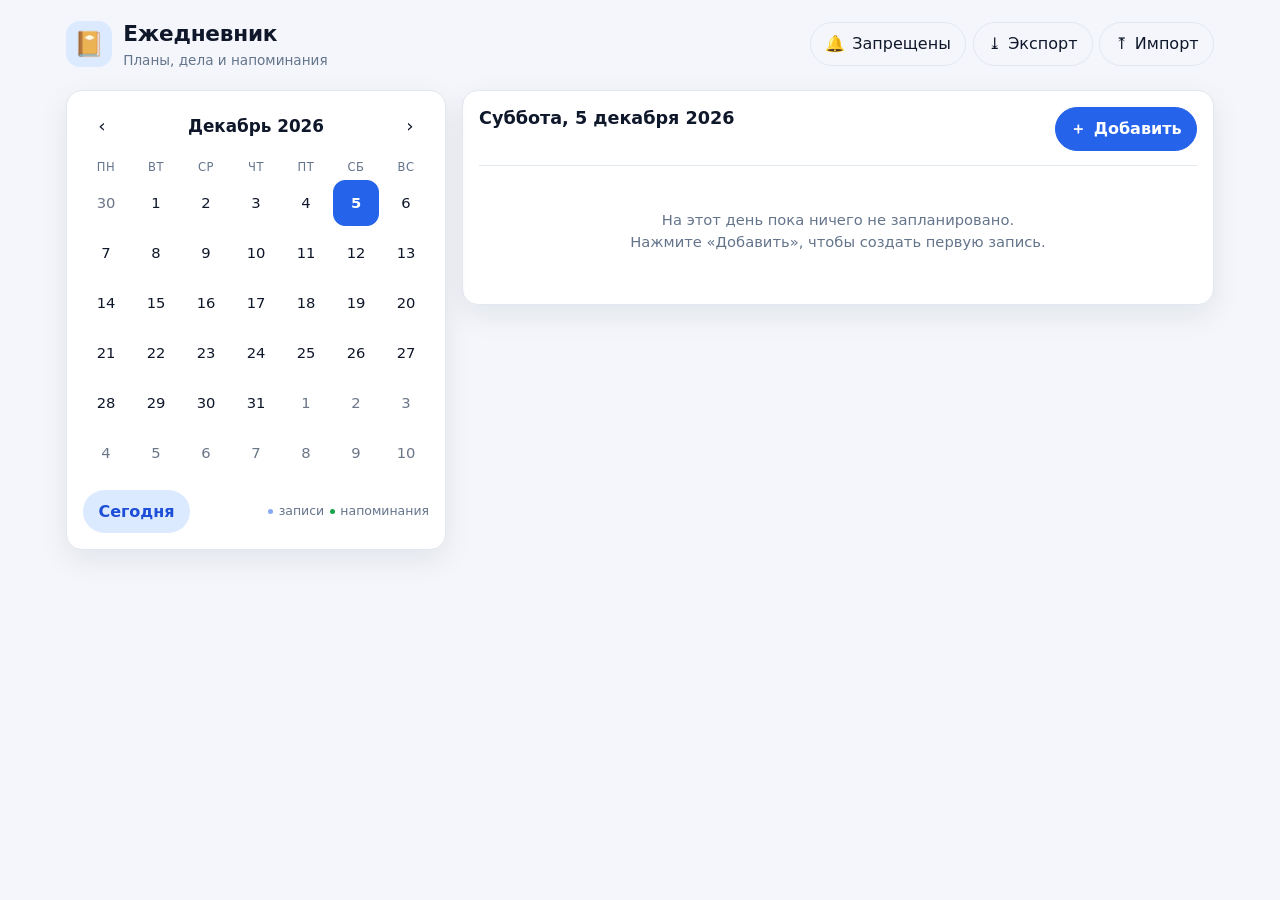
==== planner/index.html @ e603f836 "Add planner app, icons and docs" ====
<!doctype html>
<html lang="ru">
<head>
  <meta charset="utf-8" />
  <meta name="viewport" content="width=device-width, initial-scale=1, viewport-fit=cover" />
  <meta name="description" content="Ежедневник с календарём и напоминаниями" />
  <meta name="theme-color" content="#2563eb" />
  <title>Ежедневник</title>
  <link rel="manifest" href="manifest.webmanifest" />
  <link rel="icon" href="icons/icon.svg" type="image/svg+xml" />
  <link rel="apple-touch-icon" href="icons/icon-192.png" />
  <link rel="stylesheet" href="styles.css" />
</head>
<body>
  <header class="app-header">
    <div class="app-header__brand">
      <span class="app-header__logo" aria-hidden="true">📔</span>
      <div>
        <h1 class="app-header__title">Ежедневник</h1>
        <p class="app-header__subtitle" id="headerSubtitle">Планы, дела и напоминания</p>
      </div>
    </div>

    <div class="app-header__actions">
      <button type="button" class="btn btn--ghost" id="notifyBtn" title="Разрешить уведомления или отправить тестовое">
        <span aria-hidden="true">🔔</span>
        <span class="btn__label" id="notifyBtnLabel">Уведомления</span>
      </button>
      <button type="button" class="btn btn--ghost" id="installBtn" title="Установить приложение" hidden>
        <span aria-hidden="true">📲</span>
        <span class="btn__label">Установить</span>
      </button>
      <button type="button" class="btn btn--ghost" id="exportBtn" title="Скачать резервную копию">
        <span aria-hidden="true">⤓</span>
        <span class="btn__label">Экспорт</span>
      </button>
      <button type="button" class="btn btn--ghost" id="importBtn" title="Загрузить резервную копию">
        <span aria-hidden="true">⤒</span>
        <span class="btn__label">Импорт</span>
      </button>
      <input type="file" id="importInput" accept="application/json,.json" hidden />
    </div>
  </header>

  <main class="app-main">
    <!-- Календарь -->
    <section class="panel calendar-panel" aria-label="Календарь">
      <div class="calendar__head">
        <button type="button" class="icon-btn" id="prevMonth" aria-label="Предыдущий месяц">‹</button>
        <button type="button" class="calendar__title" id="monthTitle" title="Перейти к сегодняшнему дню"></button>
        <button type="button" class="icon-btn" id="nextMonth" aria-label="Следующий месяц">›</button>
      </div>

      <div class="calendar__weekdays" aria-hidden="true">
        <span>Пн</span><span>Вт</span><span>Ср</span><span>Чт</span><span>Пт</span><span>Сб</span><span>Вс</span>
      </div>
      <div class="calendar__grid" id="calendarGrid" role="group" aria-label="Дни месяца"></div>

      <div class="calendar__footer">
        <button type="button" class="btn btn--soft" id="todayBtn">Сегодня</button>
        <span class="calendar__legend">
          <span class="dot dot--entry" aria-hidden="true"></span> записи
          <span class="dot dot--remind" aria-hidden="true"></span> напоминания
        </span>
      </div>
    </section>

    <!-- Записи выбранного дня -->
    <section class="panel day-panel" aria-label="Записи дня">
      <div class="day-panel__head">
        <div>
          <h2 class="day-panel__date" id="dayTitle">Сегодня</h2>
          <p class="day-panel__count" id="dayCount"></p>
        </div>
        <button type="button" class="btn btn--primary" id="addBtn">
          <span aria-hidden="true">＋</span> Добавить
        </button>
      </div>

      <ul class="entry-list" id="entryList"></ul>
      <p class="empty-state" id="emptyState" hidden>
        На этот день пока ничего не запланировано.<br />
        Нажмите «Добавить», чтобы создать первую запись.
      </p>
    </section>
  </main>

  <!-- Форма записи -->
  <dialog class="dialog" id="entryDialog">
    <form method="dialog" class="dialog__form" id="entryForm">
      <h2 class="dialog__title" id="dialogTitle">Новая запись</h2>

      <label class="field">
        <span class="field__label">Дата</span>
        <input type="date" id="fieldDate" name="date" required />
      </label>

      <label class="field">
        <span class="field__label">Время <small>(необязательно)</small></span>
        <input type="time" id="fieldTime" name="time" />
      </label>

      <label class="field">
        <span class="field__label">Название</span>
        <input type="text" id="fieldTitle" name="title" maxlength="120" placeholder="Что нужно сделать?" required />
      </label>

      <label class="field">
        <span class="field__label">Заметка <small>(необязательно)</small></span>
        <textarea id="fieldNote" name="note" rows="3" maxlength="2000" placeholder="Подробности, адрес, ссылка…"></textarea>
      </label>

      <label class="field">
        <span class="field__label">Повтор</span>
        <select id="fieldRepeat" name="repeat">
          <option value="none">Без повтора</option>
          <option value="daily">Каждый день</option>
          <option value="weekly">Каждую неделю</option>
          <option value="monthly">Каждый месяц</option>
          <option value="yearly">Каждый год</option>
        </select>
      </label>

      <label class="checkbox">
        <input type="checkbox" id="fieldRemind" name="remind" />
        <span>Напомнить в указанное время</span>
      </label>

      <p class="dialog__hint" id="remindHint"></p>

      <div class="dialog__actions">
        <button type="button" class="btn btn--ghost" id="cancelBtn">Отмена</button>
        <button type="submit" class="btn btn--primary" id="saveBtn">Сохранить</button>
      </div>
    </form>
  </dialog>

  <template id="entryTemplate">
    <li class="entry">
      <button type="button" class="entry__check" aria-label="Отметить выполненным" aria-pressed="false"></button>
      <div class="entry__body">
        <div class="entry__top">
          <span class="entry__time"></span>
          <span class="entry__title"></span>
        </div>
        <p class="entry__note"></p>
        <div class="entry__meta"></div>
      </div>
      <div class="entry__actions">
        <button type="button" class="icon-btn entry__edit" title="Изменить" aria-label="Изменить">✎</button>
        <button type="button" class="icon-btn entry__delete" title="Удалить" aria-label="Удалить">✕</button>
      </div>
    </li>
  </template>

  <div class="toast" id="toast" role="status" aria-live="polite"></div>

  <script src="app.js" defer></script>
</body>
</html>
---- planner/styles.css ----
/* Ежедневник — оформление. Без внешних зависимостей. */

:root {
  --bg: #f4f6fb;
  --surface: #ffffff;
  --surface-2: #f8fafc;
  --text: #0f172a;
  --muted: #64748b;
  --faint: #6b7688;
  --border: #e2e8f0;
  --accent: #2563eb;
  --accent-soft: #dbeafe;
  --accent-strong: #1d4ed8;
  --on-accent: #ffffff;
  --danger: #dc2626;
  --danger-soft: #fee2e2;
  --success: #16a34a;
  --shadow: 0 10px 30px rgba(15, 23, 42, 0.08);
  --radius: 16px;
  --radius-sm: 10px;
}

@media (prefers-color-scheme: dark) {
  :root {
    --bg: #0b1220;
    --surface: #111a2b;
    --surface-2: #16213a;
    --text: #e8eefc;
    --muted: #93a4c3;
    --faint: #7f8ea8;
    --border: #22304d;
    --accent: #60a5fa;
    --accent-soft: #1e3a8a;
    --accent-strong: #93c5fd;
    --on-accent: #0b1220;
    --danger: #f87171;
    --danger-soft: #451a1a;
    --success: #4ade80;
    --shadow: 0 10px 30px rgba(0, 0, 0, 0.45);
  }
}

* { box-sizing: border-box; }

html, body { height: 100%; }

body {
  margin: 0;
  background: var(--bg);
  color: var(--text);
  font-family: system-ui, -apple-system, "Segoe UI", Roboto, "Helvetica Neue", Arial, sans-serif;
  font-size: 16px;
  line-height: 1.5;
  -webkit-font-smoothing: antialiased;
  padding-bottom: env(safe-area-inset-bottom);
}

h1, h2, p { margin: 0; }

button, input, select, textarea { font: inherit; color: inherit; }

/* ---------- Кнопки ---------- */

.btn {
  display: inline-flex;
  align-items: center;
  gap: 0.45rem;
  padding: 0.55rem 0.9rem;
  border-radius: 999px;
  border: 1px solid transparent;
  background: var(--surface-2);
  color: var(--text);
  cursor: pointer;
  white-space: nowrap;
  transition: background 0.15s, border-color 0.15s, transform 0.05s;
}

.btn:active { transform: translateY(1px); }

/* Класс .btn задаёт display и перебивает браузерное [hidden] — возвращаем скрытие. */
.btn[hidden] { display: none; }

.btn--primary {
  background: var(--accent);
  color: var(--on-accent);
  border-color: var(--accent);
  font-weight: 600;
}
.btn--primary:hover { background: var(--accent-strong); }

.btn--soft {
  background: var(--accent-soft);
  color: var(--accent-strong);
  font-weight: 600;
}

.btn--ghost {
  background: transparent;
  border-color: var(--border);
}
.btn--ghost:hover { background: var(--surface-2); }

.icon-btn {
  display: inline-flex;
  align-items: center;
  justify-content: center;
  width: 38px;
  height: 38px;
  border: 1px solid transparent;
  border-radius: 50%;
  background: transparent;
  color: var(--text);
  font-size: 1.15rem;
  line-height: 1;
  cursor: pointer;
  transition: background 0.15s;
}
.icon-btn:hover { background: var(--surface-2); }

/* ---------- Шапка ---------- */

.app-header {
  display: flex;
  flex-wrap: wrap;
  align-items: center;
  justify-content: space-between;
  gap: 0.75rem 1rem;
  max-width: 1180px;
  margin: 0 auto;
  padding: 1.1rem 1rem 0.75rem;
  padding-top: max(1.1rem, env(safe-area-inset-top));
}

.app-header__brand { display: flex; align-items: center; gap: 0.7rem; }

.app-header__logo {
  display: grid;
  place-items: center;
  width: 46px;
  height: 46px;
  border-radius: 14px;
  background: var(--accent-soft);
  font-size: 1.5rem;
}

.app-header__title { font-size: 1.35rem; letter-spacing: -0.01em; }
.app-header__subtitle { color: var(--muted); font-size: 0.85rem; }

.app-header__actions { display: flex; flex-wrap: wrap; gap: 0.4rem; }

/* ---------- Сетка ---------- */

.app-main {
  display: grid;
  grid-template-columns: minmax(300px, 380px) 1fr;
  gap: 1rem;
  max-width: 1180px;
  margin: 0 auto;
  padding: 0.5rem 1rem 2rem;
  align-items: start;
}

.panel {
  background: var(--surface);
  border: 1px solid var(--border);
  border-radius: var(--radius);
  box-shadow: var(--shadow);
  padding: 1rem;
}

/* ---------- Календарь ---------- */

.calendar__head {
  display: grid;
  grid-template-columns: 38px 1fr 38px;
  align-items: center;
  gap: 0.25rem;
  margin-bottom: 0.6rem;
}

.calendar__title {
  border: none;
  background: transparent;
  font-size: 1.05rem;
  font-weight: 700;
  text-transform: capitalize;
  cursor: pointer;
  padding: 0.35rem;
  border-radius: var(--radius-sm);
}
.calendar__title:hover { background: var(--surface-2); }

.calendar__weekdays,
.calendar__grid {
  display: grid;
  grid-template-columns: repeat(7, 1fr);
  gap: 4px;
}

.calendar__weekdays span {
  text-align: center;
  font-size: 0.72rem;
  text-transform: uppercase;
  letter-spacing: 0.05em;
  color: var(--muted);
  padding: 0.25rem 0;
}

.day-cell {
  position: relative;
  aspect-ratio: 1 / 1;
  min-height: 38px;
  border: 1px solid transparent;
  border-radius: 12px;
  background: transparent;
  color: var(--text);
  font-size: 0.92rem;
  cursor: pointer;
  display: flex;
  align-items: center;
  justify-content: center;
  transition: background 0.15s, border-color 0.15s;
}

.day-cell:hover { background: var(--surface-2); }

.day-cell--other { color: var(--faint); }

.day-cell--today {
  border-color: var(--accent);
  font-weight: 700;
}

.day-cell--selected {
  background: var(--accent);
  border-color: var(--accent);
  color: var(--on-accent);
  font-weight: 700;
}
.day-cell--selected:hover { background: var(--accent); }

.day-cell__dots {
  position: absolute;
  bottom: 5px;
  display: flex;
  gap: 3px;
}

.dot {
  display: inline-block;
  width: 5px;
  height: 5px;
  border-radius: 50%;
  background: var(--accent);
}
.dot--entry { background: var(--accent); opacity: 0.55; }
.dot--remind { background: var(--success); }

.day-cell--selected .dot { background: var(--on-accent); }

.calendar__footer {
  display: flex;
  align-items: center;
  justify-content: space-between;
  gap: 0.5rem;
  margin-top: 0.85rem;
  flex-wrap: wrap;
}

.calendar__legend {
  display: inline-flex;
  align-items: center;
  gap: 0.35rem;
  color: var(--muted);
  font-size: 0.78rem;
}
.calendar__legend .dot { opacity: 1; }
.calendar__legend .dot--entry { background: var(--accent); opacity: 0.55; }

/* ---------- Панель дня ---------- */

.day-panel__head {
  display: flex;
  align-items: flex-start;
  justify-content: space-between;
  gap: 0.75rem;
  padding-bottom: 0.85rem;
  border-bottom: 1px solid var(--border);
  margin-bottom: 0.5rem;
}

.day-panel__date {
  font-size: 1.1rem;
  line-height: 1.3;
}

.day-panel__count { color: var(--muted); font-size: 0.82rem; }

.entry-list {
  list-style: none;
  margin: 0;
  padding: 0;
  display: flex;
  flex-direction: column;
  gap: 0.5rem;
}

.entry {
  display: flex;
  align-items: flex-start;
  gap: 0.65rem;
  padding: 0.7rem 0.6rem;
  border: 1px solid var(--border);
  border-radius: var(--radius-sm);
  background: var(--surface-2);
}

.entry--done .entry__title { text-decoration: line-through; color: var(--muted); }

.entry__check {
  flex: 0 0 auto;
  width: 22px;
  height: 22px;
  margin-top: 2px;
  border: 2px solid var(--muted);
  border-radius: 50%;
  background: transparent;
  cursor: pointer;
  position: relative;
}
.entry__check[aria-pressed="true"] {
  background: var(--success);
  border-color: var(--success);
}
.entry__check[aria-pressed="true"]::after {
  content: "✓";
  position: absolute;
  inset: 0;
  display: grid;
  place-items: center;
  color: #fff;
  font-size: 0.8rem;
  line-height: 1;
}

.entry__body { flex: 1 1 auto; min-width: 0; }

.entry__top { display: flex; align-items: baseline; gap: 0.5rem; flex-wrap: wrap; }

.entry__time {
  font-variant-numeric: tabular-nums;
  font-weight: 700;
  color: var(--accent);
  font-size: 0.9rem;
}
.entry__time:empty { display: none; }

.entry__title { font-weight: 600; overflow-wrap: anywhere; }

.entry__note {
  margin-top: 0.2rem;
  color: var(--muted);
  font-size: 0.86rem;
  white-space: pre-wrap;
  overflow-wrap: anywhere;
}
.entry__note:empty { display: none; }

.entry__meta {
  display: flex;
  flex-wrap: wrap;
  gap: 0.35rem;
  margin-top: 0.35rem;
}
.entry__meta:empty { display: none; }

.tag {
  display: inline-flex;
  align-items: center;
  gap: 0.25rem;
  padding: 0.1rem 0.45rem;
  border-radius: 999px;
  font-size: 0.72rem;
  background: var(--accent-soft);
  color: var(--accent-strong);
}
.tag--remind { background: rgba(22, 163, 74, 0.14); color: var(--success); }
.tag--overdue { background: var(--danger-soft); color: var(--danger); }

.entry__actions { display: flex; gap: 0.1rem; flex: 0 0 auto; }
.entry__actions .icon-btn { width: 32px; height: 32px; font-size: 0.95rem; color: var(--muted); }
.entry__actions .icon-btn:hover { color: var(--text); }
.entry__delete:hover { color: var(--danger); background: var(--danger-soft); }

.empty-state {
  text-align: center;
  color: var(--muted);
  padding: 2.2rem 1rem;
  font-size: 0.92rem;
}

/* ---------- Диалог ---------- */

.dialog {
  border: none;
  border-radius: 18px;
  padding: 0;
  background: var(--surface);
  color: var(--text);
  max-width: 460px;
  width: calc(100% - 2rem);
  box-shadow: 0 30px 80px rgba(2, 6, 23, 0.45);
}

.dialog::backdrop { background: rgba(2, 6, 23, 0.45); backdrop-filter: blur(2px); }

.dialog__form {
  display: flex;
  flex-direction: column;
  gap: 0.8rem;
  padding: 1.2rem;
}

.dialog__title { font-size: 1.15rem; }

.field { display: flex; flex-direction: column; gap: 0.3rem; }

.field__label { font-size: 0.82rem; font-weight: 600; color: var(--muted); }
.field__label small { font-weight: 400; }

.field input,
.field select,
.field textarea {
  width: 100%;
  padding: 0.55rem 0.65rem;
  border: 1px solid var(--border);
  border-radius: var(--radius-sm);
  background: var(--surface-2);
  outline: none;
}
.field input:focus,
.field select:focus,
.field textarea:focus {
  border-color: var(--accent);
  box-shadow: 0 0 0 3px var(--accent-soft);
}
.field textarea { resize: vertical; }

.checkbox {
  display: flex;
  align-items: center;
  gap: 0.55rem;
  padding: 0.55rem 0.65rem;
  border: 1px solid var(--border);
  border-radius: var(--radius-sm);
  background: var(--surface-2);
  cursor: pointer;
}
.checkbox input { width: 18px; height: 18px; accent-color: var(--accent); }

.dialog__hint { color: var(--muted); font-size: 0.78rem; min-height: 1.1em; }

.dialog__actions { display: flex; justify-content: flex-end; gap: 0.5rem; margin-top: 0.2rem; }

/* ---------- Уведомление-тост ---------- */

.toast {
  position: fixed;
  left: 50%;
  bottom: max(1.2rem, env(safe-area-inset-bottom));
  transform: translate(-50%, 20px);
  background: #0f172a;
  color: #fff;
  padding: 0.65rem 1rem;
  border-radius: 999px;
  font-size: 0.86rem;
  opacity: 0;
  pointer-events: none;
  transition: opacity 0.2s, transform 0.2s;
  z-index: 50;
  max-width: calc(100% - 2rem);
  text-align: center;
}
.toast--show { opacity: 1; transform: translate(-50%, 0); }

/* ---------- Адаптив ---------- */

@media (max-width: 820px) {
  .app-main { grid-template-columns: 1fr; }
  .calendar-panel { order: 1; }
  .day-panel { order: 2; }
  .app-header { padding-bottom: 0.4rem; }
  .btn__label { display: none; }
  .app-header__actions .btn { padding: 0.5rem 0.6rem; }
}

@media (min-width: 821px) {
  .calendar-panel { position: sticky; top: 1rem; }
}

@media (prefers-reduced-motion: reduce) {
  * { transition: none !important; }
}
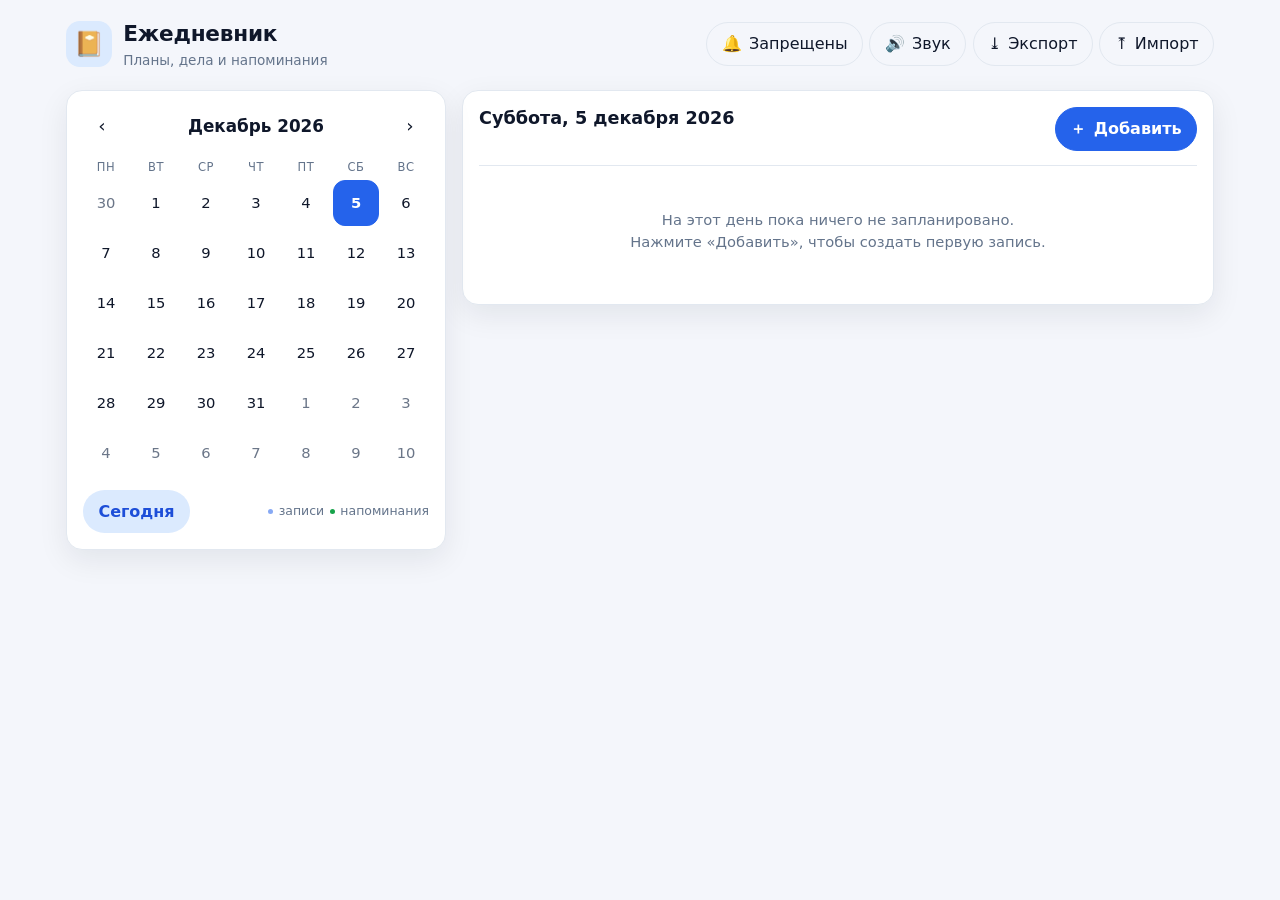
==== commit e10bc01e: "Звук напоминания: карканье вороны" ====
--- a/planner/index.html
+++ b/planner/index.html
@@ -25,6 +25,10 @@
       <button type="button" class="btn btn--ghost" id="notifyBtn" title="Разрешить уведомления или отправить тестовое">
         <span aria-hidden="true">🔔</span>
         <span class="btn__label" id="notifyBtnLabel">Уведомления</span>
+      </button>
+      <button type="button" class="btn btn--ghost" id="soundBtn" title="Звук напоминаний (карканье вороны)" aria-pressed="true">
+        <span aria-hidden="true" id="soundIcon">🔊</span>
+        <span class="btn__label" id="soundBtnLabel">Звук</span>
       </button>
       <button type="button" class="btn btn--ghost" id="installBtn" title="Установить приложение" hidden>
         <span aria-hidden="true">📲</span>
